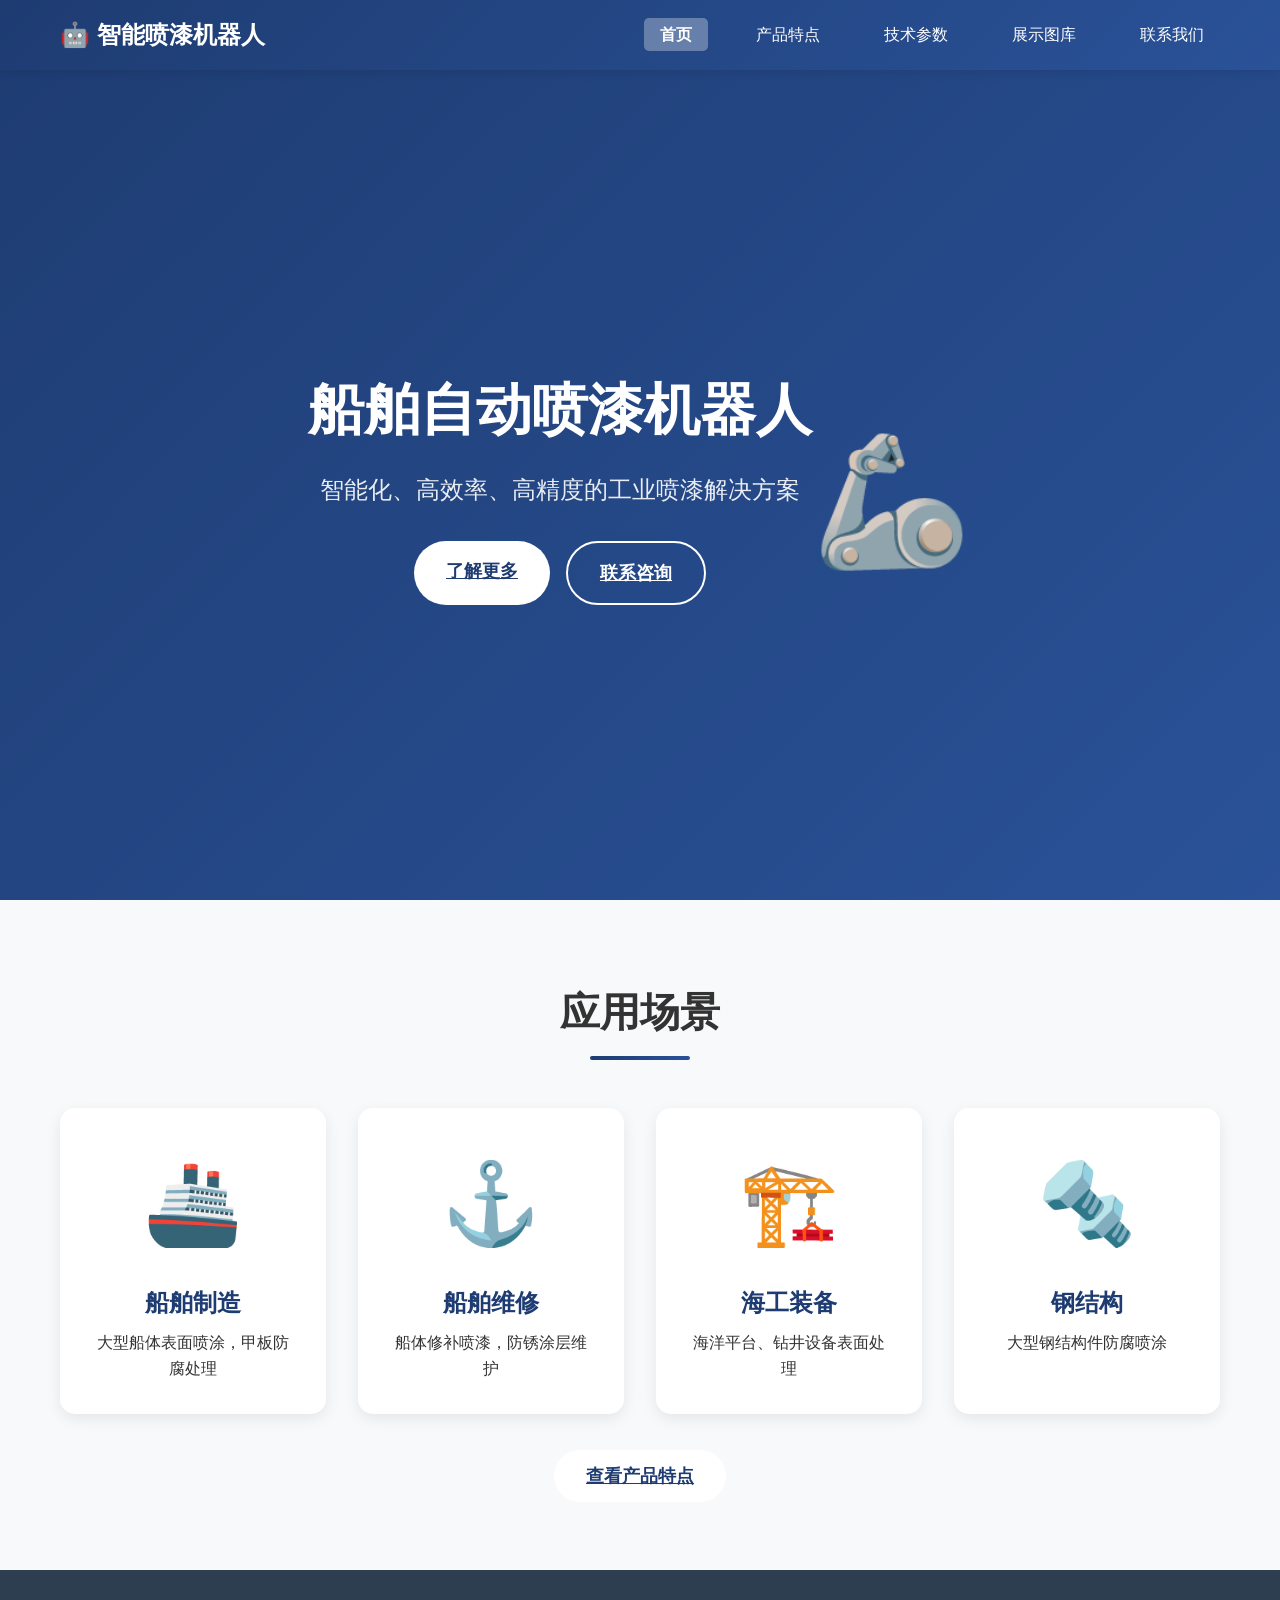
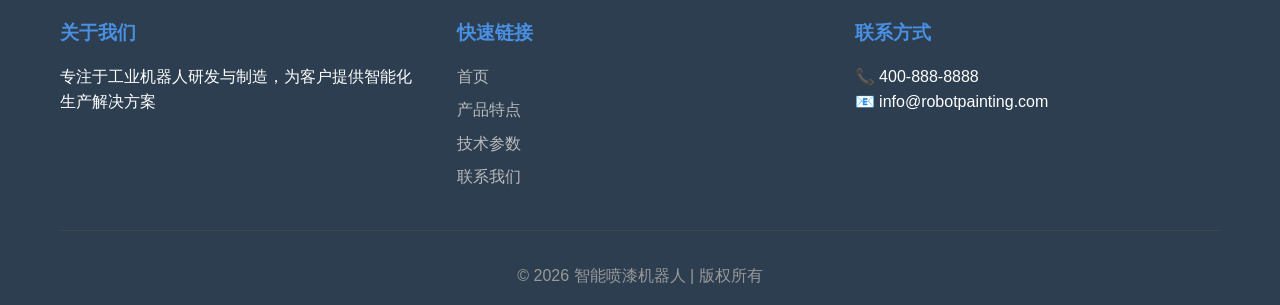
==== index.html @ f7398a53 "init" ====
<!DOCTYPE html>
<html lang="zh-CN">
<head>
    <meta charset="UTF-8">
    <meta name="viewport" content="width=device-width, initial-scale=1.0">
    <title>船舶自动喷漆机器人 - 首页</title>
    <link rel="stylesheet" href="styles.css">
</head>
<body>
    <!-- 导航栏 -->
    <nav class="navbar">
        <div class="container">
            <div class="logo">
                <h1>🤖 智能喷漆机器人</h1>
            </div>
            <ul class="nav-links">
                <li><a href="index.html" class="active">首页</a></li>
                <li><a href="features.html">产品特点</a></li>
                <li><a href="specs.html">技术参数</a></li>
                <li><a href="gallery.html">展示图库</a></li>
                <li><a href="contact.html">联系我们</a></li>
            </ul>
        </div>
    </nav>

    <!-- 主横幅 -->
    <section id="home" class="hero">
        <div class="hero-content">
            <h1 class="hero-title">船舶自动喷漆机器人</h1>
            <p class="hero-subtitle">智能化、高效率、高精度的工业喷漆解决方案</p>
            <div class="hero-buttons">
                <a href="features.html" class="btn btn-primary">了解更多</a>
                <a href="contact.html" class="btn btn-secondary">联系咨询</a>
            </div>
        </div>
        <div class="hero-animation">
            <div class="robot-icon">🦾</div>
        </div>
    </section>

    <!-- 应用场景简介 -->
    <section id="applications" class="applications">
        <div class="container">
            <h2 class="section-title">应用场景</h2>
            <div class="applications-grid">
                <div class="application-card">
                    <div class="application-image">🚢</div>
                    <h3>船舶制造</h3>
                    <p>大型船体表面喷涂，甲板防腐处理</p>
                </div>
                <div class="application-card">
                    <div class="application-image">⚓</div>
                    <h3>船舶维修</h3>
                    <p>船体修补喷漆，防锈涂层维护</p>
                </div>
                <div class="application-card">
                    <div class="application-image">🏗️</div>
                    <h3>海工装备</h3>
                    <p>海洋平台、钻井设备表面处理</p>
                </div>
                <div class="application-card">
                    <div class="application-image">🔩</div>
                    <h3>钢结构</h3>
                    <p>大型钢结构件防腐喷涂</p>
                </div>
            </div>
            <div style="text-align: center; margin-top: 3rem;">
                <a href="features.html" class="btn btn-primary">查看产品特点</a>
            </div>
        </div>
    </section>

    <!-- 页脚 -->
    <footer class="footer">
        <div class="container">
            <div class="footer-content">
                <div class="footer-section">
                    <h3>关于我们</h3>
                    <p>专注于工业机器人研发与制造，为客户提供智能化生产解决方案</p>
                </div>
                <div class="footer-section">
                    <h3>快速链接</h3>
                    <ul>
                        <li><a href="index.html">首页</a></li>
                        <li><a href="features.html">产品特点</a></li>
                        <li><a href="specs.html">技术参数</a></li>
                        <li><a href="contact.html">联系我们</a></li>
                    </ul>
                </div>
                <div class="footer-section">
                    <h3>联系方式</h3>
                    <p>📞 400-888-8888</p>
                    <p>📧 info@robotpainting.com</p>
                </div>
            </div>
            <div class="footer-bottom">
                <p>&copy; 2026 智能喷漆机器人 | 版权所有</p>
            </div>
        </div>
    </footer>

    <script src="script.js"></script>
</body>
</html>
---- styles.css ----
/* 全局样式 */
* {
    margin: 0;
    padding: 0;
    box-sizing: border-box;
}

body {
    font-family: 'Microsoft YaHei', 'Segoe UI', Arial, sans-serif;
    line-height: 1.6;
    color: #333;
    overflow-x: hidden;
}

.container {
    max-width: 1200px;
    margin: 0 auto;
    padding: 0 20px;
}

/* 导航栏 */
.navbar {
    background: linear-gradient(135deg, #1e3c72 0%, #2a5298 100%);
    padding: 1rem 0;
    position: fixed;
    width: 100%;
    top: 0;
    z-index: 1000;
    box-shadow: 0 2px 10px rgba(0,0,0,0.1);
}

.navbar .container {
    display: flex;
    justify-content: space-between;
    align-items: center;
}

.logo h1 {
    color: white;
    font-size: 1.5rem;
}

.nav-links {
    display: flex;
    list-style: none;
    gap: 2rem;
}

.nav-links a {
    color: white;
    text-decoration: none;
    font-weight: 500;
    transition: all 0.3s;
    padding: 0.5rem 1rem;
    border-radius: 5px;
}

.nav-links a:hover {
    background: rgba(255,255,255,0.2);
}

.nav-links a.active {
    background: rgba(255,255,255,0.3);
    font-weight: 600;
}

/* 页面标题 */
.page-header {
    background: linear-gradient(135deg, #1e3c72 0%, #2a5298 100%);
    color: white;
    padding: 120px 20px 60px;
    text-align: center;
    margin-top: 60px;
}

.page-header h1 {
    font-size: 3rem;
    margin-bottom: 1rem;
    font-weight: 700;
}

.page-header p {
    font-size: 1.3rem;
    opacity: 0.9;
}

/* 主横幅 */
.hero {
    background: linear-gradient(135deg, #1e3c72 0%, #2a5298 100%);
    color: white;
    padding: 150px 20px 80px;
    text-align: center;
    display: flex;
    align-items: center;
    justify-content: center;
    min-height: 100vh;
}

.hero-content {
    max-width: 800px;
    animation: fadeInUp 1s ease;
}

.hero-title {
    font-size: 3.5rem;
    margin-bottom: 1rem;
    font-weight: 700;
}

.hero-subtitle {
    font-size: 1.5rem;
    margin-bottom: 2rem;
    opacity: 0.9;
}

.hero-buttons {
    display: flex;
    gap: 1rem;
    justify-content: center;
    flex-wrap: wrap;
}

.btn {
    padding: 1rem 2rem;
    font-size: 1.1rem;
    border: none;
    border-radius: 50px;
    cursor: pointer;
    transition: all 0.3s;
    font-weight: 600;
}

.btn-primary {
    background: white;
    color: #1e3c72;
}

.btn-primary:hover {
    transform: translateY(-3px);
    box-shadow: 0 10px 25px rgba(0,0,0,0.2);
}

.btn-secondary {
    background: transparent;
    color: white;
    border: 2px solid white;
}

.btn-secondary:hover {
    background: white;
    color: #1e3c72;
}

.robot-icon {
    font-size: 8rem;
    animation: float 3s ease-in-out infinite;
    margin-top: 2rem;
}

/* 动画 */
@keyframes fadeInUp {
    from {
        opacity: 0;
        transform: translateY(30px);
    }
    to {
        opacity: 1;
        transform: translateY(0);
    }
}

@keyframes float {
    0%, 100% {
        transform: translateY(0);
    }
    50% {
        transform: translateY(-20px);
    }
}

/* 章节标题 */
.section-title {
    text-align: center;
    font-size: 2.5rem;
    margin-bottom: 3rem;
    color: #333;
    position: relative;
    padding-bottom: 1rem;
}

.section-title::after {
    content: '';
    position: absolute;
    bottom: 0;
    left: 50%;
    transform: translateX(-50%);
    width: 100px;
    height: 4px;
    background: linear-gradient(135deg, #1e3c72 0%, #2a5298 100%);
    border-radius: 2px;
}

/* 产品特点 */
.features {
    padding: 80px 20px;
    background: #f8f9fa;
}

.features-grid {
    display: grid;
    grid-template-columns: repeat(auto-fit, minmax(300px, 1fr));
    gap: 2rem;
}

.feature-card {
    background: white;
    padding: 2rem;
    border-radius: 15px;
    text-align: center;
    transition: all 0.3s;
    box-shadow: 0 5px 15px rgba(0,0,0,0.08);
}

.feature-card:hover {
    transform: translateY(-10px);
    box-shadow: 0 15px 35px rgba(0,0,0,0.15);
}

.feature-icon {
    font-size: 4rem;
    margin-bottom: 1rem;
}

.feature-card h3 {
    font-size: 1.5rem;
    margin-bottom: 1rem;
    color: #1e3c72;
}

.feature-card p {
    color: #666;
    line-height: 1.8;
}

/* 技术参数 */
.specs {
    padding: 80px 20px;
    background: white;
}

.specs-content {
    display: grid;
    grid-template-columns: 1fr 1fr;
    gap: 3rem;
    align-items: center;
}

.robot-diagram {
    position: relative;
    height: 400px;
    background: linear-gradient(135deg, #1e3c72 0%, #2a5298 100%);
    border-radius: 20px;
    display: flex;
    align-items: center;
    justify-content: center;
    overflow: hidden;
}

.robot-arm {
    width: 150px;
    height: 250px;
    background: rgba(255,255,255,0.2);
    border-radius: 10px;
    animation: rotate 4s ease-in-out infinite;
}

.robot-base {
    position: absolute;
    bottom: 20px;
    width: 200px;
    height: 80px;
    background: rgba(255,255,255,0.3);
    border-radius: 10px;
}

@keyframes rotate {
    0%, 100% {
        transform: rotate(-10deg);
    }
    50% {
        transform: rotate(10deg);
    }
}

.specs-table table {
    width: 100%;
    border-collapse: collapse;
    background: white;
    box-shadow: 0 5px 15px rgba(0,0,0,0.08);
    border-radius: 10px;
    overflow: hidden;
}

.specs-table th {
    background: linear-gradient(135deg, #1e3c72 0%, #2a5298 100%);
    color: white;
    padding: 1rem;
    text-align: left;
    font-weight: 600;
}

.specs-table td {
    padding: 1rem;
    border-bottom: 1px solid #eee;
}

.specs-table tr:hover {
    background: #f8f9fa;
}

/* 应用场景 */
.applications {
    padding: 80px 20px;
    background: #f8f9fa;
}

.applications-grid {
    display: grid;
    grid-template-columns: repeat(auto-fit, minmax(250px, 1fr));
    gap: 2rem;
}

.application-card {
    background: white;
    padding: 2rem;
    border-radius: 15px;
    text-align: center;
    transition: all 0.3s;
    box-shadow: 0 5px 15px rgba(0,0,0,0.08);
}

.application-card:hover {
    transform: scale(1.05);
    box-shadow: 0 15px 35px rgba(0,0,0,0.15);
}

.application-image {
    font-size: 5rem;
    margin-bottom: 1rem;
}

.application-card h3 {
    font-size: 1.5rem;
    margin-bottom: 0.5rem;
    color: #1e3c72;
}

/* 展示图库 */
.gallery {
    padding: 80px 20px;
    background: white;
}

.gallery-grid {
    display: grid;
    grid-template-columns: repeat(auto-fit, minmax(350px, 1fr));
    gap: 2rem;
}

.gallery-item {
    height: 300px;
    border-radius: 15px;
    position: relative;
    overflow: hidden;
    cursor: pointer;
    transition: all 0.3s;
    background: linear-gradient(135deg, #a7bce2 0%, #e28dd4 100%);
}

.gallery-item img {
    width: 100%;
    height: 100%;
    object-fit: cover;
    transition: transform 0.3s ease;
}

.gallery-item:hover img {
    transform: scale(1.1);
}

.gallery-item:hover {
    transform: scale(1.05);
    box-shadow: 0 10px 30px rgba(0,0,0,0.3);
}

.gallery-overlay {
    position: absolute;
    bottom: 0;
    left: 0;
    right: 0;
    background: rgba(0,0,0,0.7);
    color: white;
    padding: 1.5rem;
    transform: translateY(100%);
    transition: all 0.3s;
}

.gallery-item:hover .gallery-overlay {
    transform: translateY(0);
}

.gallery-overlay h3 {
    margin-bottom: 0.5rem;
}

/* 优势对比 */
.comparison {
    padding: 80px 20px;
    background: #f8f9fa;
}

.comparison-table {
    display: grid;
    grid-template-columns: 1fr auto 1fr;
    gap: 2rem;
    align-items: center;
}

.comparison-column {
    background: white;
    padding: 2rem;
    border-radius: 15px;
    box-shadow: 0 5px 15px rgba(0,0,0,0.08);
}

.comparison-column.highlight {
    background: linear-gradient(135deg, #aae7d3 0%, #2f878a 100%);
    color: white;
    transform: scale(1.05);
}

.comparison-column h3 {
    text-align: center;
    margin-bottom: 1.5rem;
    font-size: 1.5rem;
}

.comparison-column ul {
    list-style: none;
}

.comparison-column li {
    padding: 0.8rem 0;
    font-size: 1.1rem;
}

.comparison-divider {
    display: flex;
    align-items: center;
    justify-content: center;
}

.vs-badge {
    background: linear-gradient(135deg, #1e3c72 0%, #2a5298 100%);
    color: white;
    width: 80px;
    height: 80px;
    border-radius: 50%;
    display: flex;
    align-items: center;
    justify-content: center;
    font-size: 2rem;
    font-weight: bold;
    box-shadow: 0 10px 30px rgba(0,0,0,0.2);
}

/* 联系我们 */
.contact {
    padding: 80px 20px;
    background: white;
}

.contact-content {
    display: grid;
    grid-template-columns: 1fr 1fr;
    gap: 3rem;
}

.contact-info {
    display: flex;
    flex-direction: column;
    gap: 2rem;
}

.contact-item {
    display: flex;
    align-items: flex-start;
    gap: 1rem;
}

.contact-icon {
    font-size: 2.5rem;
    flex-shrink: 0;
}

.contact-item h4 {
    color: #1e3c72;
    margin-bottom: 0.5rem;
}

.contact-form {
    background: #f8f9fa;
    padding: 2rem;
    border-radius: 15px;
}

.contact-form input,
.contact-form textarea {
    width: 100%;
    padding: 1rem;
    margin-bottom: 1rem;
    border: 2px solid #e0e0e0;
    border-radius: 8px;
    font-size: 1rem;
    font-family: inherit;
    transition: all 0.3s;
}

.contact-form input:focus,
.contact-form textarea:focus {
    outline: none;
    border-color: #1e3c72;
}

.contact-form button {
    width: 100%;
}

/* 页脚 */
.footer {
    background: #2c3e50;
    color: white;
    padding: 3rem 20px 1rem;
}

.footer-content {
    display: grid;
    grid-template-columns: repeat(auto-fit, minmax(250px, 1fr));
    gap: 2rem;
    margin-bottom: 2rem;
}

.footer-section h3 {
    margin-bottom: 1rem;
    color: #4a90e2;
}

.footer-section ul {
    list-style: none;
}

.footer-section li {
    margin-bottom: 0.5rem;
}

.footer-section a {
    color: #bbb;
    text-decoration: none;
    transition: all 0.3s;
}

.footer-section a:hover {
    color: white;
}

.footer-bottom {
    text-align: center;
    padding-top: 2rem;
    border-top: 1px solid #444;
    color: #999;
}

/* 图片模态框 */
.image-modal {
    position: fixed;
    top: 0;
    left: 0;
    width: 100%;
    height: 100%;
    z-index: 9999;
    display: none;
    align-items: center;
    justify-content: center;
    animation: fadeIn 0.3s ease;
}

.image-modal.active {
    display: flex;
}

.modal-overlay {
    position: absolute;
    top: 0;
    left: 0;
    width: 100%;
    height: 100%;
    background: rgba(0, 0, 0, 0.9);
    cursor: pointer;
}

.modal-content {
    position: relative;
    max-width: 90%;
    max-height: 90vh;
    z-index: 10000;
    animation: zoomIn 0.3s ease;
}

.modal-image {
    max-width: 100%;
    max-height: 80vh;
    width: auto;
    height: auto;
    border-radius: 10px;
    box-shadow: 0 20px 60px rgba(0,0,0,0.5);
    display: block;
}

.modal-close {
    position: absolute;
    top: -50px;
    right: 0;
    background: transparent;
    border: none;
    color: white;
    font-size: 3rem;
    cursor: pointer;
    width: 50px;
    height: 50px;
    display: flex;
    align-items: center;
    justify-content: center;
    transition: all 0.3s;
    z-index: 10001;
}

.modal-close:hover {
    transform: rotate(90deg);
    color: #ff4444;
}

.modal-caption {
    background: rgba(0, 0, 0, 0.8);
    color: white;
    padding: 1.5rem;
    border-radius: 0 0 10px 10px;
    margin-top: -5px;
}

.modal-title {
    font-size: 1.5rem;
    margin-bottom: 0.5rem;
    color: white;
}

.modal-description {
    font-size: 1rem;
    opacity: 0.9;
    margin: 0;
}

@keyframes fadeIn {
    from {
        opacity: 0;
    }
    to {
        opacity: 1;
    }
}

@keyframes zoomIn {
    from {
        transform: scale(0.8);
        opacity: 0;
    }
    to {
        transform: scale(1);
        opacity: 1;
    }
}

/* 响应式设计 */
@media (max-width: 768px) {
    .modal-content {
        max-width: 95%;
    }
    
    .modal-image {
        max-height: 70vh;
    }
    
    .modal-close {
        top: -40px;
        font-size: 2.5rem;
    }
    
    .modal-caption {
        padding: 1rem;
    }
    
    .modal-title {
        font-size: 1.2rem;
    }
    
    .modal-description {
        font-size: 0.9rem;
    }
}

@media (max-width: 768px) {
    .hero-title {
        font-size: 2rem;
    }
    
    .hero-subtitle {
        font-size: 1.2rem;
    }
    
    .robot-icon {
        font-size: 5rem;
    }
    
    .nav-links {
        flex-direction: column;
        gap: 0.5rem;
    }
    
    .specs-content,
    .contact-content,
    .comparison-table {
        grid-template-columns: 1fr;
    }
    
    .comparison-divider {
        order: 2;
    }
    
    .features-grid,
    .applications-grid {
        grid-template-columns: 1fr;
    }
    
    .gallery-grid {
        grid-template-columns: 1fr;
    }
}

@media (max-width: 480px) {
    .hero-title {
        font-size: 1.5rem;
    }
    
    .section-title {
        font-size: 1.8rem;
    }
    
    .feature-card,
    .application-card {
        padding: 1.5rem;
    }
}
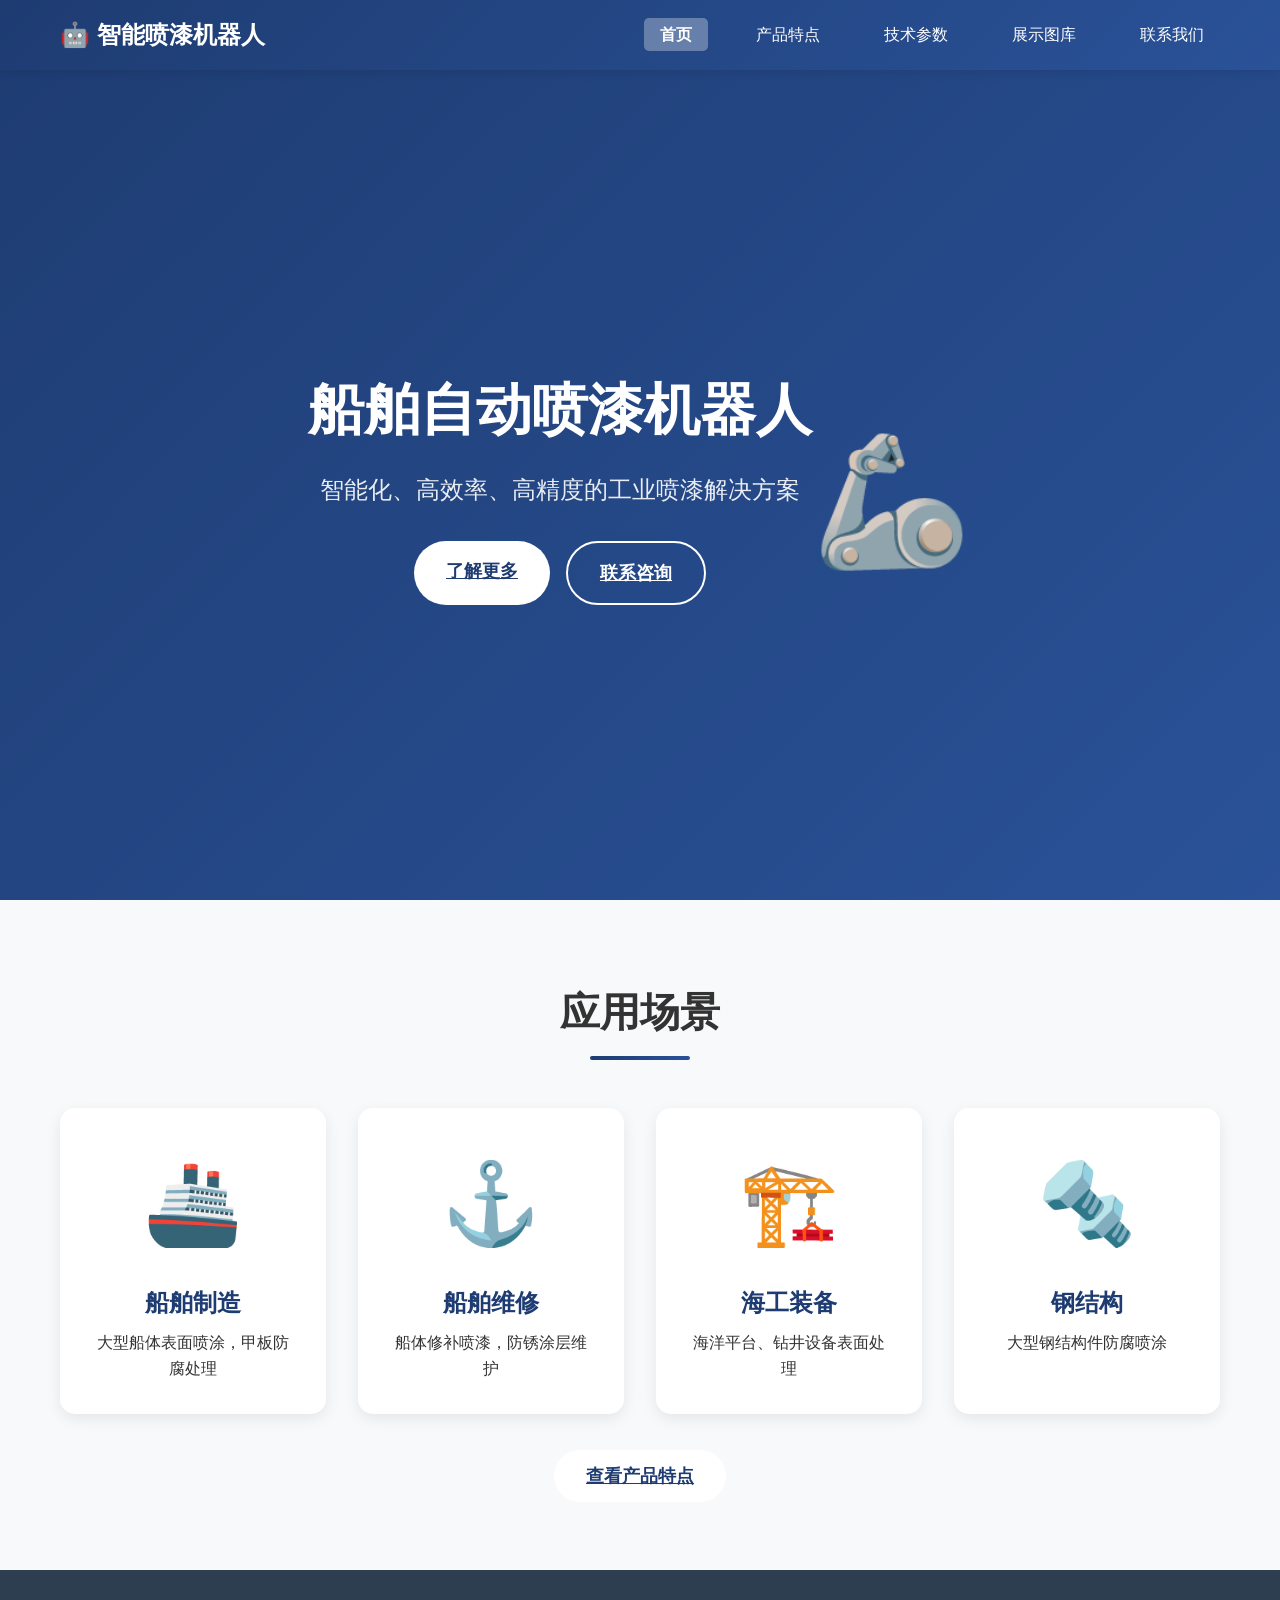
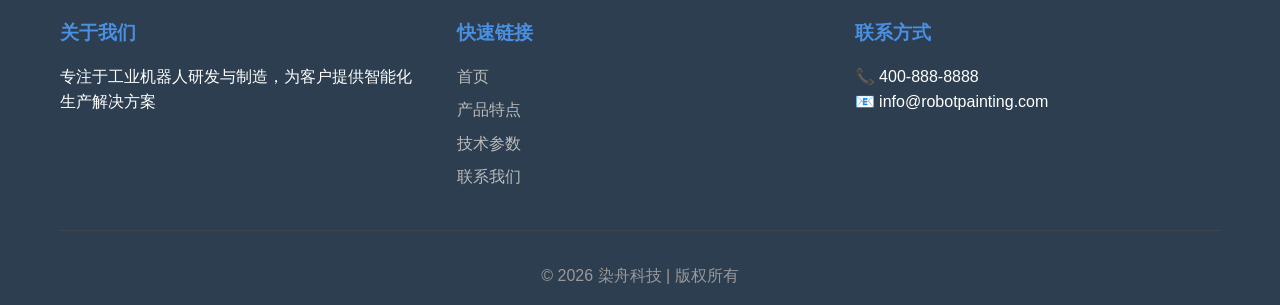
==== commit 68322cec: "Update index.html" ====
--- a/index.html
+++ b/index.html
@@ -94,11 +94,11 @@
                 </div>
             </div>
             <div class="footer-bottom">
-                <p>&copy; 2026 智能喷漆机器人 | 版权所有</p>
+                <p>&copy; 2026 染舟科技 | 版权所有</p>
             </div>
         </div>
     </footer>
 
     <script src="script.js"></script>
 </body>
-</html>+</html>
